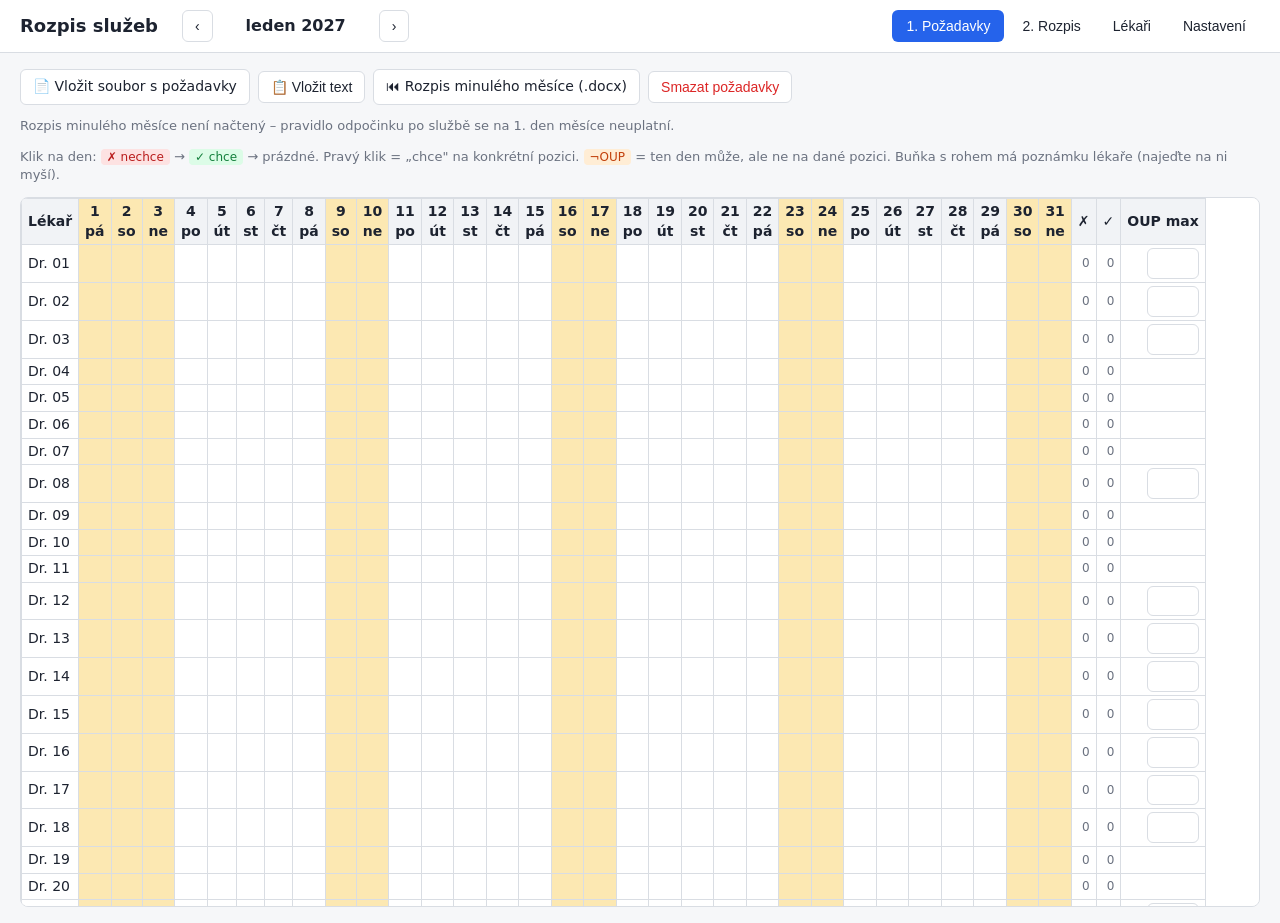
==== index.html @ 0e2c4fde "Lékaři jen na JIP mají přesně 4 služby - pravidlo: lékař s povolenými jen pozicemi JIP (lékař1, léka" ====
<!DOCTYPE html>
<html lang="cs">
<head>
  <meta charset="utf-8">
  <meta name="viewport" content="width=device-width, initial-scale=1">
  <title>Rozpis služeb lékařů</title>
  <link rel="icon" href="data:image/svg+xml,<svg xmlns=%22http://www.w3.org/2000/svg%22 viewBox=%220 0 100 100%22><text y=%22.9em%22 font-size=%2290%22>🩺</text></svg>">
  <link rel="stylesheet" href="css/style.css">
</head>
<body>
  <header>
    <h1>Rozpis služeb</h1>
    <div class="month-picker">
      <button id="prevMonth" title="Předchozí měsíc">‹</button>
      <span id="monthLabel"></span>
      <button id="nextMonth" title="Následující měsíc">›</button>
    </div>
    <nav>
      <button data-tab="requests" class="active">1. Požadavky</button>
      <button data-tab="schedule">2. Rozpis</button>
      <button data-tab="doctors">Lékaři</button>
      <button data-tab="settings">Nastavení</button>
    </nav>
  </header>

  <main>
    <!-- POŽADAVKY -->
    <section id="tab-requests" class="tab active">
      <div class="toolbar">
        <label class="btn">📄 Vložit soubor s požadavky
          <input type="file" id="reqFile" accept=".xlsx,.docx,.txt,.csv" hidden multiple>
        </label>
        <button id="reqPasteBtn">📋 Vložit text</button>
        <label class="btn">⏮ Rozpis minulého měsíce (.docx)
          <input type="file" id="prevFile" accept=".docx" hidden>
        </label>
        <button id="reqClear" class="danger">Smazat požadavky</button>
      </div>
      <div id="pasteBox" class="card hidden">
        <p>Jeden lékař na řádek. Bez klíčového slova se dny berou jako <b>nechce</b>. Příklady:</p>
        <pre>Novák: nechce 3, 4, 10-14; chce 20, 22 OUP noc
Černý 1-5
Dvořáková – nemůže 24.12., 25.12.</pre>
        <textarea id="pasteText" rows="8" placeholder="Sem vložte požadavky…"></textarea>
        <button id="pasteApply" class="primary">Načíst</button>
      </div>
      <div id="reqMessages"></div>
      <div id="prevInfo" class="muted"></div>
      <div id="oupInfo" class="muted"></div>
      <p class="muted">Klik na den: <span class="tag off">✗ nechce</span> → <span class="tag want">✓ chce</span> → prázdné. Pravý klik = „chce" na konkrétní pozici. <span class="tag ban">¬OUP</span> = ten den může, ale ne na dané pozici. Buňka s rohem má poznámku lékaře (najeďte na ni myší).</p>
      <div class="table-wrap"><table id="reqTable" class="grid"></table></div>
    </section>

    <!-- ROZPIS -->
    <section id="tab-schedule" class="tab">
      <div class="toolbar">
        <button id="genBtn" class="primary">⚙ Vygenerovat rozpis</button>
        <button id="genNewBtn">🔀 Jiná varianta</button>
        <button id="unlockBtn">🔓 Odemknout ruční změny</button>
        <button id="exportDocx">⬇ Stáhnout .docx</button>
        <button id="printBtn">🖨 Tisk</button>
        <span id="genStatus" class="muted"></span>
      </div>
      <div id="schedMessages"></div>
      <div class="split">
        <div class="table-wrap"><table id="schedTable" class="schedule"></table></div>
        <div class="side">
          <h3>Přehled lékařů</h3>
          <table id="statsTable" class="stats"></table>
        </div>
      </div>
    </section>

    <!-- LÉKAŘI -->
    <section id="tab-doctors" class="tab">
      <div class="toolbar">
        <input id="newDocName" placeholder="Příjmení nového lékaře">
        <button id="addDoc" class="primary">+ Přidat lékaře</button>
        <span class="spacer"></span>
        <label class="btn">📥 Načíst seznam lékařů (Excel/CSV)<input type="file" id="importDocs" accept=".xlsx,.csv,.txt" hidden></label>
        <button id="exportDocs">📤 Uložit seznam (CSV)</button>
        <button id="exportData">💾 Záloha (JSON)</button>
        <label class="btn">📂 Obnovit ze zálohy<input type="file" id="importData" accept=".json" hidden></label>
      </div>
      <div id="docMessages"></div>
      <p class="muted">🔒 Jména lékařů se ukládají jen v tomto prohlížeči (a v záloze, kterou si stáhnete) – na GitHub ani nikam jinam se neodesílají. Ve veřejném kódu jsou lékaři jen pod čísly (Dr. 01…); skutečná jména načtete tlačítkem <b>Načíst seznam lékařů</b> ze svého soukromého souboru.</p>
      <p class="muted">Zaškrtněte, na kterých pozicích může lékař sloužit. <b>Cíl</b> = kolik služeb měsíčně má mít (program se tomu snaží přiblížit), <b>Max</b> = pevný strop (prázdné = bez stropu). Neaktivní lékař se do rozpisu nedává (např. mateřská, odchod).</p>
      <div class="table-wrap"><table id="docTable" class="doctors"></table></div>
    </section>

    <!-- NASTAVENÍ -->
    <section id="tab-settings" class="tab">
      <div class="card">
        <h3>Pozice (sloupce rozpisu)</h3>
        <p class="muted"><b>Začátek a délka</b> – z nich program počítá odpočinek mezi službami a odpracované hodiny. <b>Jen pracovní dny</b> = o víkendu a svátku se neslouží.</p>
        <table id="posTable" class="simple"></table>
        <button id="addPos">+ Přidat pozici</button>
        <p style="margin-top:14px"><label>Minimální odpočinek mezi koncem jedné a začátkem další služby:
          <input id="minRest" type="number" min="0" max="24" step="1" style="width:64px"> h</label></p>
        <p><label>Den po službě přes noc (24h služby, OUP noc): <select id="afterNight"></select></label></p>
        <p class="muted">Výjimka znamená např. 24h službu (do 7:30) a večer OUP noc (od 19:00) = 11,5 h odpočinku, nebo dvě OUP noci po sobě. Při volbě „výjimečně" ji program použije jen tehdy, když by jinak zůstala služba neobsazená, a každou výjimku vypíše. Po OUP den nebo tečce může lékař další den sloužit vždy.</p>
      </div>
      <div class="card">
        <h3>Lékaři jen na JIP – pevný počet služeb</h3>
        <p class="muted">Lékař, který má povolené <b>jen</b> tyto pozice, dostane přesně tolik služeb měsíčně (víc nikdy, méně jen když to kvůli vyškrtnutým dnům nejde – program to nahlásí). Prázdné = pravidlo vypnuto.</p>
        <p><label>Počet služeb: <input id="fixedCount" type="number" min="1" max="31" style="width:64px"></label></p>
        <p id="fixedPos"></p>
      </div>
      <div class="card">
        <h3>Svátky navíc v tomto měsíci</h3>
        <p class="muted">České státní svátky se počítají automaticky. Sem dopište další dny, které se mají brát jako svátek (např. 31 nebo 24, 31).</p>
        <input id="extraHol" placeholder="např. 31">
      </div>
      <div class="card">
        <h3>Váhy pravidel</h3>
        <p class="muted">Vyšší číslo = program se víc snaží pravidlo dodržet.</p>
        <table id="weightsTable" class="simple"></table>
      </div>
    </section>
  </main>

  <div id="posMenu" class="popup hidden"></div>
  <script type="module" src="js/app.js"></script>
</body>
</html>
---- css/style.css ----
:root {
  --bg: #f6f7f9; --card: #fff; --line: #d9dde3; --text: #1d2330; --muted: #6b7280;
  --accent: #2563eb; --we: #fce8b2; --head: #ea9999; --off: #fde2e2; --offt: #b91c1c;
  --want: #dcfce7; --wantt: #15803d; --lock: #e0e7ff; --bad: #dc2626;
}
* { box-sizing: border-box; }
body { margin: 0; font: 14px/1.4 system-ui, -apple-system, "Segoe UI", Roboto, Arial, sans-serif; color: var(--text); background: var(--bg); }
header { display: flex; align-items: center; gap: 24px; padding: 10px 20px; background: #fff; border-bottom: 1px solid var(--line); position: sticky; top: 0; z-index: 20; flex-wrap: wrap; }
h1 { font-size: 18px; margin: 0; }
h3 { margin: 0 0 8px; font-size: 15px; }
nav { display: flex; gap: 4px; margin-left: auto; }
nav button { border: none; background: none; padding: 8px 14px; border-radius: 6px; cursor: pointer; font-size: 14px; }
nav button.active { background: var(--accent); color: #fff; }
.month-picker { display: flex; align-items: center; gap: 8px; font-weight: 600; font-size: 16px; }
.month-picker span { min-width: 150px; text-align: center; }
main { padding: 16px 20px; }
.tab { display: none; }
.tab.active { display: block; }
.toolbar { display: flex; gap: 8px; flex-wrap: wrap; align-items: center; margin-bottom: 12px; }
.spacer { flex: 1; }
button, .btn { border: 1px solid var(--line); background: #fff; padding: 7px 12px; border-radius: 6px; cursor: pointer; font-size: 14px; color: var(--text); display: inline-block; }
button:hover, .btn:hover { border-color: var(--accent); }
button.primary { background: var(--accent); color: #fff; border-color: var(--accent); }
button.danger { color: var(--bad); }
input, textarea, select { font: inherit; padding: 6px 8px; border: 1px solid var(--line); border-radius: 6px; }
textarea { width: 100%; margin: 8px 0; }
.card { background: var(--card); border: 1px solid var(--line); border-radius: 8px; padding: 14px; margin-bottom: 14px; }
.hidden { display: none !important; }
.muted { color: var(--muted); font-size: 13px; }
pre { background: #f1f3f6; padding: 8px; border-radius: 6px; font-size: 13px; }
.msg { padding: 8px 12px; border-radius: 6px; margin-bottom: 8px; font-size: 13px; }
.msg.ok { background: var(--want); }
.msg.warn { background: #fff4d6; }
.msg.err { background: var(--off); }
.msg ul { margin: 4px 0 0; padding-left: 20px; }
.tag { padding: 1px 6px; border-radius: 4px; font-size: 12px; }
.tag.off { background: var(--off); color: var(--offt); }
.tag.ban { background: #ffedd5; color: #c2410c; }
.tag.want { background: var(--want); color: var(--wantt); }
.table-wrap { overflow: auto; max-height: calc(100vh - 190px); background: #fff; border: 1px solid var(--line); border-radius: 8px; }
table { border-collapse: collapse; }
th, td { border: 1px solid var(--line); padding: 3px 6px; white-space: nowrap; }
thead th { position: sticky; top: 0; background: #f1f3f6; z-index: 2; }
th.we, td.we { background: var(--we); }

/* požiadavky */
.grid td.c { width: 26px; min-width: 26px; text-align: center; cursor: pointer; user-select: none; font-size: 12px; padding: 2px; }
.grid td.c:hover { outline: 2px solid var(--accent); }
.grid td.c.off { background: var(--off); color: var(--offt); }
.grid td.c.ban { background: #ffedd5; color: #c2410c; font-size: 10px; }
.grid td.c.note { background-image: linear-gradient(225deg, #f59e0b 5px, transparent 5px); }
.grid td.c.want { background: var(--want); color: var(--wantt); font-weight: 600; }
.grid th.name, .grid td.name { position: sticky; left: 0; background: #fff; z-index: 1; text-align: left; }
.grid thead th.name { z-index: 3; background: #f1f3f6; }
.grid td.cnt { font-size: 12px; color: var(--muted); text-align: right; }
.grid tr.inactive { display: none; }

/* rozpis */
.split { display: flex; gap: 16px; align-items: flex-start; }
.split > .table-wrap { flex: 0 1 auto; }
.side { flex: 1; min-width: 300px; background: #fff; border: 1px solid var(--line); border-radius: 8px; padding: 12px; max-height: calc(100vh - 190px); overflow: auto; }
.schedule th { background: var(--head); }
.schedule td { padding: 0; }
.schedule td.day { padding: 3px 6px; font-weight: 500; }
.schedule td.prev { background: var(--head); opacity: .75; padding: 3px 6px; font-size: 12px; }
.schedule select { border: none; border-radius: 0; background: transparent; padding: 4px 2px; width: 112px; cursor: pointer; appearance: none; -webkit-appearance: none; }
.schedule td.locked select { background: var(--lock); }
.schedule td.wish select { background: var(--want); }
.schedule td.exc { outline: 2px solid #f59e0b; outline-offset: -2px; }
.schedule td.bad { outline: 2px solid var(--bad); outline-offset: -2px; }
.schedule td.empty select { background: repeating-linear-gradient(45deg, #fff, #fff 4px, #fde2e2 4px, #fde2e2 8px); }
.schedule td.na { background: #eceef1; }
.schedule td.hl select { background: #bfdbfe !important; }
.stats td, .stats th { font-size: 13px; }
.stats td.num { text-align: right; }
.stats tr { cursor: pointer; }
.stats tr.sel td { background: #bfdbfe; }
.stats .diff-pos { color: #b45309; }
.stats .diff-neg { color: var(--bad); }

/* lekári */
.doctors td { text-align: center; }
.doctors td.name input { width: 150px; }
.doctors input[type=number] { width: 56px; }
.doctors input.note { width: 160px; }
.doctors tr.inactive td { opacity: .5; }
.simple td, .simple th { padding: 4px 8px; }
.popup { position: fixed; background: #fff; border: 1px solid var(--line); border-radius: 6px; box-shadow: 0 4px 16px rgba(0,0,0,.15); z-index: 50; padding: 4px; }
.popup button { display: block; width: 100%; text-align: left; border: none; padding: 5px 10px; }
.popup button:hover { background: #eef2ff; }

@media print {
  header, .toolbar, .side, #schedMessages, nav { display: none !important; }
  .tab { display: none !important; }
  #tab-schedule { display: block !important; }
  .table-wrap { max-height: none; overflow: visible; border: none; }
  .schedule select { width: auto; background: none !important; }
  td.bad { outline: none !important; }
  main { padding: 0; }
}
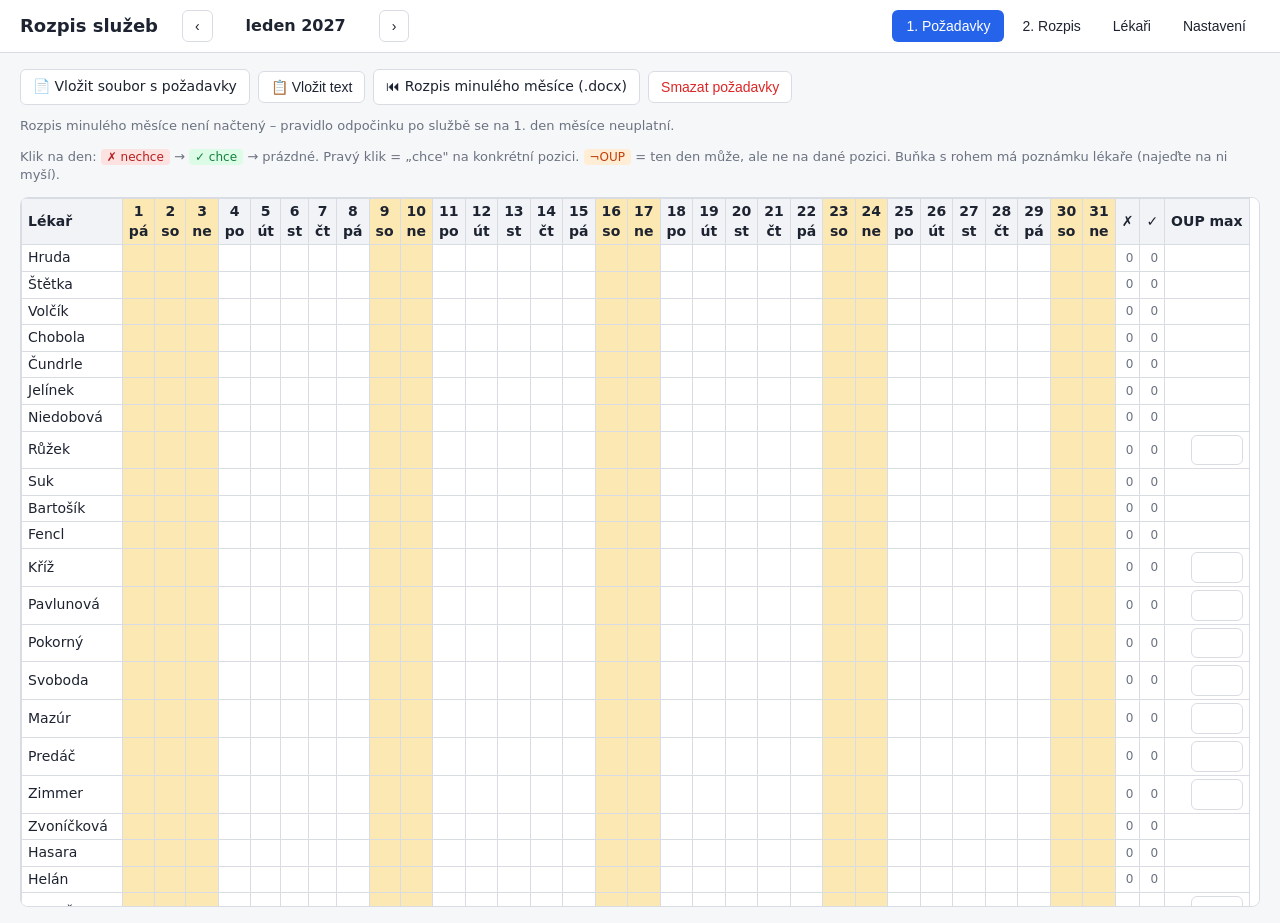
==== commit a1ab9bea: "Jména lékařů zpět ve výchozím seznamu (na přání správce) - js/default-doctors.js opět se jmény (ID l" ====
--- a/index.html
+++ b/index.html
@@ -83,8 +83,8 @@
         <label class="btn">📂 Obnovit ze zálohy<input type="file" id="importData" accept=".json" hidden></label>
       </div>
       <div id="docMessages"></div>
-      <p class="muted">🔒 Jména lékařů se ukládají jen v tomto prohlížeči (a v záloze, kterou si stáhnete) – na GitHub ani nikam jinam se neodesílají. Ve veřejném kódu jsou lékaři jen pod čísly (Dr. 01…); skutečná jména načtete tlačítkem <b>Načíst seznam lékařů</b> ze svého soukromého souboru.</p>
-      <p class="muted">Zaškrtněte, na kterých pozicích může lékař sloužit. <b>Cíl</b> = kolik služeb měsíčně má mít (program se tomu snaží přiblížit), <b>Max</b> = pevný strop (prázdné = bez stropu). Neaktivní lékař se do rozpisu nedává (např. mateřská, odchod).</p>
+      <p class="muted">Změny v seznamu se ukládají v tomto prohlížeči. Pro přenos na jiný počítač použijte <b>Uložit seznam</b> / <b>Načíst seznam lékařů</b> nebo zálohu.</p>
+      <p class="muted">Zaškrtněte, na kterých pozicích může lékař sloužit. 24h služby a tečky se dělí podle toho, kolik jich lékař <b>obvykle</b> má (předvyplněno z rozpisů květen–listopad, přepočteno na počet služeb v měsíci; prázdné = průměr). Lékaři jen na JIP mají pevný počet. <b>Max</b> = pevný strop. OUP: každý aspoň 2, víc si lékař zvolí v požadavcích. Neaktivní lékař se do rozpisu nedává (např. mateřská, odchod).</p>
       <div class="table-wrap"><table id="docTable" class="doctors"></table></div>
     </section>
 
@@ -99,6 +99,14 @@
           <input id="minRest" type="number" min="0" max="24" step="1" style="width:64px"> h</label></p>
         <p><label>Den po službě přes noc (24h služby, OUP noc): <select id="afterNight"></select></label></p>
         <p class="muted">Výjimka znamená např. 24h službu (do 7:30) a večer OUP noc (od 19:00) = 11,5 h odpočinku, nebo dvě OUP noci po sobě. Při volbě „výjimečně" ji program použije jen tehdy, když by jinak zůstala služba neobsazená, a každou výjimku vypíše. Po OUP den nebo tečce může lékař další den sloužit vždy.</p>
+      </div>
+      <div class="card">
+        <h3>Minimum služeb na pozici</h3>
+        <p class="muted">Každý lékař s touto pozicí (kromě těch, kteří mají i vybranou výjimku) dostane měsíčně aspoň tolik služeb právě na ní. Když to kvůli vyškrtnutým dnům nejde, program to nahlásí. 0 = vypnuto.</p>
+        <p><label>Pozice: <select id="pmPos"></select></label>
+           <label style="margin-left:12px">aspoň <input id="pmMin" type="number" min="0" max="31" style="width:56px">×</label>
+           <label style="margin-left:12px">neplatí pro lékaře s pozicí: <select id="pmExcept"></select></label></p>
+        <p id="pmWho" class="muted"></p>
       </div>
       <div class="card">
         <h3>Lékaři jen na JIP – pevný počet služeb</h3>
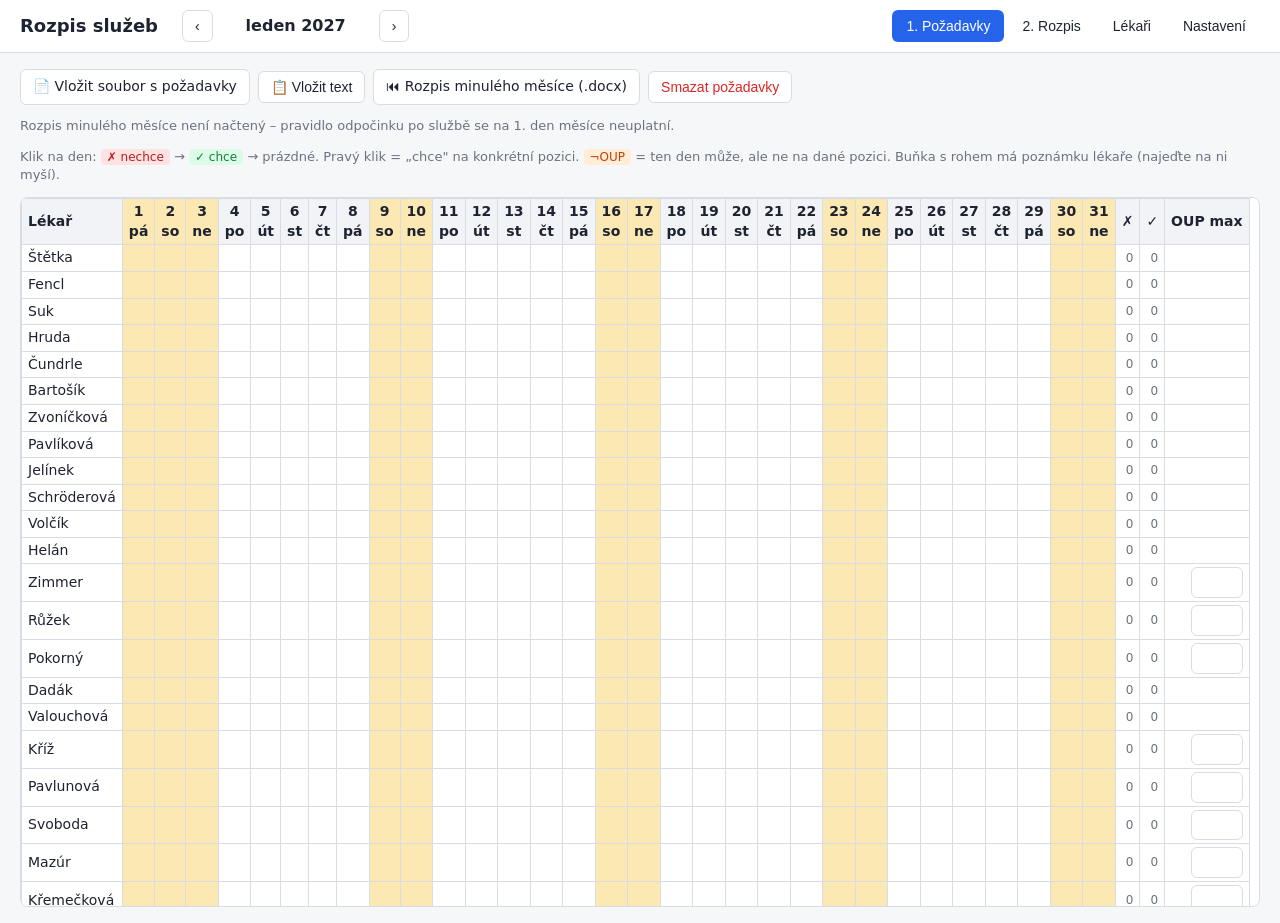
==== commit 8b8bd765: "Požadavky: kopie tabulky z Excelu s celými texty lékařů, barevně podle výkladu Co-Authored-By: Claud" ====
--- a/index.html
+++ b/index.html
@@ -49,6 +49,11 @@
       <div id="oupInfo" class="muted"></div>
       <p class="muted">Klik na den: <span class="tag off">✗ nechce</span> → <span class="tag want">✓ chce</span> → prázdné. Pravý klik = „chce" na konkrétní pozici. <span class="tag ban">¬OUP</span> = ten den může, ale ne na dané pozici. Buňka s rohem má poznámku lékaře (najeďte na ni myší).</p>
       <div class="table-wrap"><table id="reqTable" class="grid"></table></div>
+      <div id="srcBox" class="hidden">
+        <h3 id="srcTitle"></h3>
+        <p class="muted">Barvy podle toho, jak program buňku pochopil: <span class="tag off">nechce</span> <span class="tag want">chce</span> <span class="tag ban">nechce na pozici</span> <span class="tag unk">jen poznámka / nepochopeno</span>.</p>
+        <div class="table-wrap"><table id="srcTable" class="grid src"></table></div>
+      </div>
     </section>
 
     <!-- ROZPIS -->
@@ -103,10 +108,8 @@
       <div class="card">
         <h3>Minimum služeb na pozici</h3>
         <p class="muted">Každý lékař s touto pozicí (kromě těch, kteří mají i vybranou výjimku) dostane měsíčně aspoň tolik služeb právě na ní. Když to kvůli vyškrtnutým dnům nejde, program to nahlásí. 0 = vypnuto.</p>
-        <p><label>Pozice: <select id="pmPos"></select></label>
-           <label style="margin-left:12px">aspoň <input id="pmMin" type="number" min="0" max="31" style="width:56px">×</label>
-           <label style="margin-left:12px">neplatí pro lékaře s pozicí: <select id="pmExcept"></select></label></p>
-        <p id="pmWho" class="muted"></p>
+        <div id="pmRules"></div>
+        <p><button id="pmAdd">+ Přidat pravidlo</button></p>
       </div>
       <div class="card">
         <h3>Lékaři jen na JIP – pevný počet služeb</h3>
--- a/css/style.css
+++ b/css/style.css
@@ -98,3 +98,13 @@
   td.bad { outline: none !important; }
   main { padding: 0; }
 }
+
+/* kopie tabulky požadavků z Excelu: celé texty, zalamované */
+.grid.src td.src { min-width: 64px; max-width: 120px; white-space: normal; word-break: break-word; font-size: 12px; vertical-align: top; padding: 3px 4px; }
+.grid.src th { font-size: 11px; white-space: nowrap; }
+.grid.src td.src.off { background: var(--off); color: var(--offt); }
+.grid.src td.src.want { background: var(--want); color: var(--wantt); font-weight: 600; }
+.grid.src td.src.ban { background: #ffedd5; color: #c2410c; }
+.grid.src td.src.unk { background: #fef9c3; }
+.tag.unk { background: #fef9c3; }
+#srcBox h3 { margin: 18px 0 4px; font-size: 15px; }
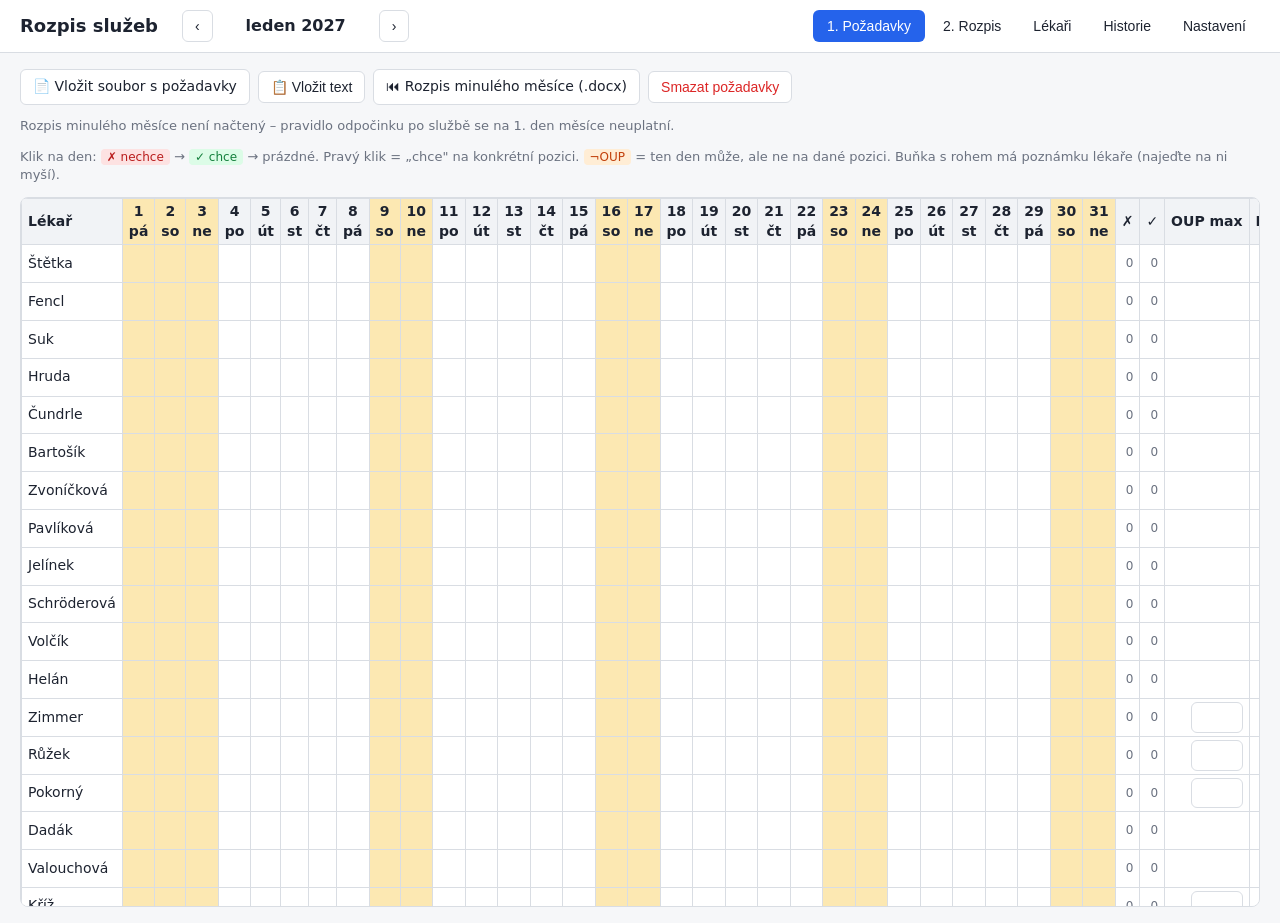
==== commit bc80ca51: "Karta Historie: grafy za 12 měsíců (služby, víkendy so/ne/pá, svátky, po měsících, tabulka) Co-Autho" ====
--- a/index.html
+++ b/index.html
@@ -19,6 +19,7 @@
       <button data-tab="requests" class="active">1. Požadavky</button>
       <button data-tab="schedule">2. Rozpis</button>
       <button data-tab="doctors">Lékaři</button>
+      <button data-tab="history">Historie</button>
       <button data-tab="settings">Nastavení</button>
     </nav>
   </header>
@@ -93,6 +94,9 @@
       <div class="table-wrap"><table id="docTable" class="doctors"></table></div>
     </section>
 
+    <!-- HISTORIE -->
+    <section id="tab-history" class="tab"><div id="historyRoot" class="h-root"></div></section>
+
     <!-- NASTAVENÍ -->
     <section id="tab-settings" class="tab">
       <div class="card">
--- a/css/style.css
+++ b/css/style.css
@@ -108,3 +108,28 @@
 .grid.src td.src.unk { background: #fef9c3; }
 .tag.unk { background: #fef9c3; }
 #srcBox h3 { margin: 18px 0 4px; font-size: 15px; }
+
+/* ---------- Historie (grafy) ---------- */
+.h-root { position: relative; max-width: 1100px; }
+.h-tiles { display: grid; grid-template-columns: repeat(auto-fit, minmax(190px, 1fr)); gap: 12px; margin-bottom: 14px; }
+.h-tile { background: #fff; border: 1px solid var(--line); border-radius: 8px; padding: 12px 14px; }
+.h-big { font-size: 26px; font-weight: 600; margin: 2px 0; color: #0b0b0b; }
+.h-chart h3 { margin: 0 0 2px; font-size: 16px; }
+.h-legend { display: flex; gap: 16px; font-size: 13px; color: #52514e; margin: 6px 0 10px; }
+.h-sw { display: inline-block; width: 12px; height: 12px; border-radius: 3px; margin-right: 6px; vertical-align: -1px; }
+.h-rows { display: grid; gap: 3px; }
+.h-row { display: grid; grid-template-columns: 120px 1fr; align-items: center; gap: 10px; padding: 1px 4px; border-radius: 4px; outline: none; }
+.h-row:hover, .h-row:focus { background: #f1f3f6; }
+.h-name { font-size: 13px; color: #0b0b0b; white-space: nowrap; overflow: hidden; text-overflow: ellipsis; }
+.h-track { display: flex; align-items: center; gap: 6px; min-width: 0; }
+.h-bar { display: flex; gap: 2px; height: 14px; flex: none; }
+.h-seg { display: block; height: 100%; min-width: 3px; }
+.h-seg:last-child { border-radius: 0 4px 4px 0; }
+.h-val { font-size: 12px; color: #52514e; font-variant-numeric: tabular-nums; white-space: nowrap; }
+.h-tip { position: absolute; display: none; z-index: 50; pointer-events: none; background: #fff; border: 1px solid rgba(11,11,11,0.10); box-shadow: 0 4px 14px rgba(0,0,0,.12); border-radius: 6px; padding: 6px 10px; font-size: 12px; max-width: 240px; }
+.h-tip-row { display: flex; align-items: center; gap: 6px; white-space: nowrap; }
+.h-tip-row b { color: #0b0b0b; } .h-tip-row span { color: #52514e; }
+.h-key { display: inline-block; width: 10px; height: 2px; }
+.h-heat { max-height: 520px; }
+.h-heat td.h-cell { text-align: center; min-width: 34px; font-size: 12px; font-variant-numeric: tabular-nums; border: 2px solid #fff; }
+.h-heat td.h-sum, td.h-num { text-align: right; font-variant-numeric: tabular-nums; }
